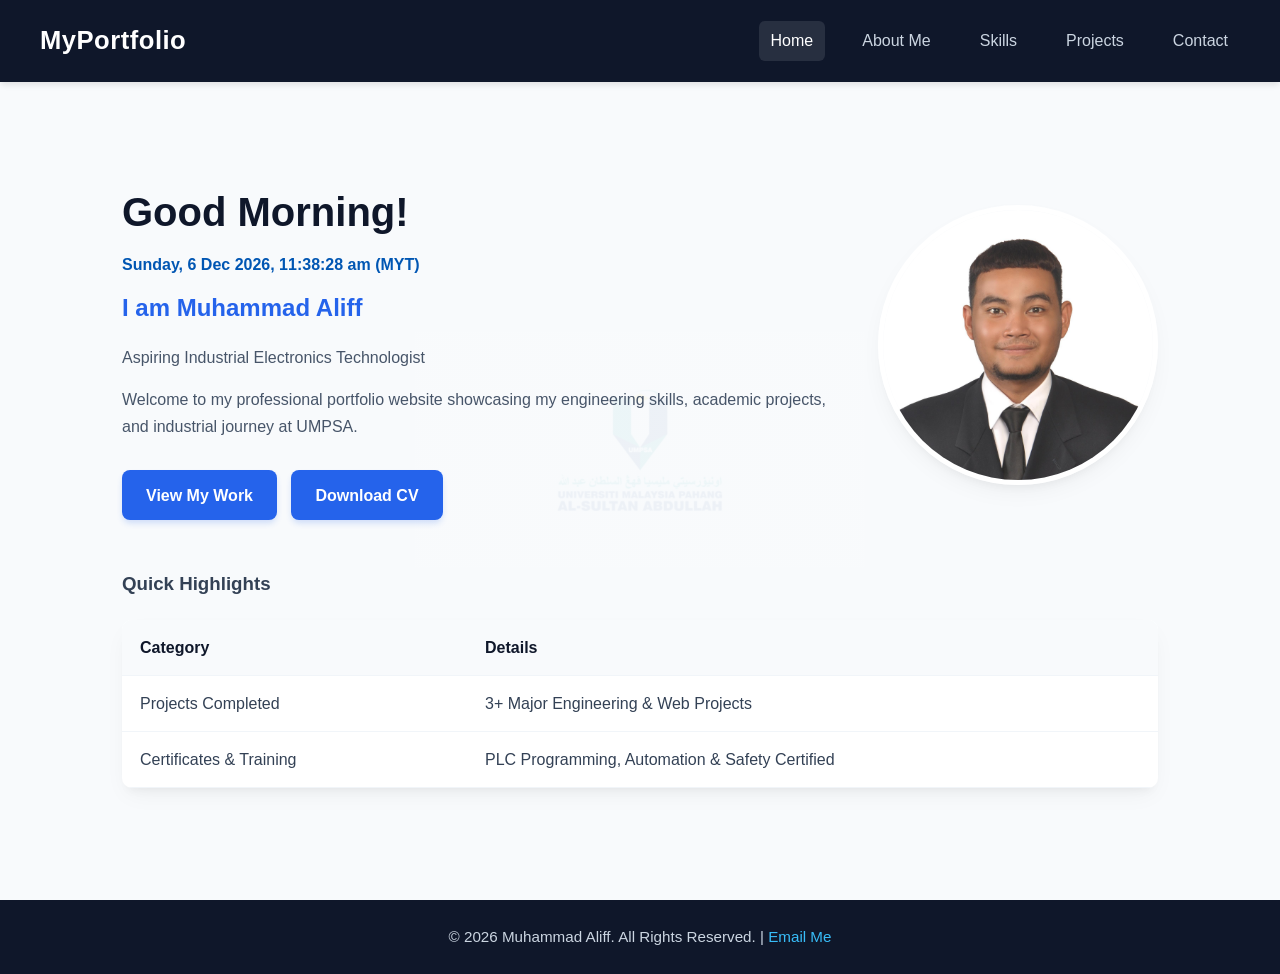
==== index.html @ 6be3a019 "Add live Malaysia clock and time-based greeting" ====
<!DOCTYPE html>
<html lang="en">
<head>
    <meta charset="UTF-8">
    <meta name="viewport" content="width=device-width, initial-scale=1.0">
    <title>Muhammad Aliff - Personal Portfolio</title>
    <link rel="stylesheet" href="css/style.css">
</head>
<body>
    <header>
        <nav>
            <div class="logo">MyPortfolio</div>
            <ul class="nav-links">
                <li><a href="index.html" class="active">Home</a></li>
                <li><a href="about.html">About Me</a></li>
                <li><a href="skills.html">Skills</a></li>
                <li><a href="projects.html">Projects</a></li>
                <li><a href="contact.html">Contact</a></li>
            </ul>
        </nav>
    </header>

    <main>
        <section class="hero">
            <div class="hero-text">
                <h1 id="greeting">Good Evening!</h1>
                <p id="malaysia-datetime" style="font-weight: 600; color: #0056b3; margin-bottom: 10px;"></p>
                <h2>I am Muhammad Aliff</h2>
                <p>Aspiring Industrial Electronics Technologist</p>
                <p>Welcome to my professional portfolio website showcasing my engineering skills, academic projects, and industrial journey at UMPSA.</p>
                <div class="hero-buttons">
                    <a href="projects.html" class="btn">View My Work</a>
                    <a href="docs/resume.pdf" class="btn" download>Download CV</a>
                </div>
            </div>
            <div class="hero-image">
                <img src="images/profile.jpg" alt="Professional photo of Muhammad Aliff">
            </div>
        </section>

        <section class="highlights">
            <h3>Quick Highlights</h3>
            <table>
                <thead>
                    <tr>
                        <th>Category</th>
                        <th>Details</th>
                    </tr>
                </thead>
                <tbody>
                    <tr>
                        <td>Projects Completed</td>
                        <td>3+ Major Engineering & Web Projects</td>
                    </tr>
                    <tr>
                        <td>Certificates & Training</td>
                        <td>PLC Programming, Automation & Safety Certified</td>
                    </tr>
                </tbody>
            </table>
        </section>
    </main>

    <footer>
        <p>&copy; <span class="current-year">2026</span> Muhammad Aliff. All Rights Reserved. | <a href="mailto:muhammadaliffmohdburhan@gmail.com" class="footer-link">Email Me</a></p>
    </footer>

    <script src="js/script.js"></script>
</body>
</html>
---- css/style.css ----
:root {
    --primary-color: #0f172a;
    --secondary-color: #2563eb;
    --accent-color: #38bdf8;
    --bg-color: #f8fafc;
    --text-color: #334155;
    --white: #ffffff;
    --card-shadow: 0 10px 25px -5px rgba(0, 0, 0, 0.05), 0 8px 10px -6px rgba(0, 0, 0, 0.05);
}

* {
    margin: 0;
    padding: 0;
    box-sizing: border-box;
}

body {
    font-family: 'Inter', 'Segoe UI', Tahoma, Geneva, Verdana, sans-serif;
    background-color: var(--bg-color);
    background-image: linear-gradient(rgba(248, 250, 252, 0.95), rgba(248, 250, 252, 0.95)), url('../images/LOGO%20UMPSA.jpg');
    background-repeat: no-repeat;
    background-position: center center;
    background-attachment: fixed;
    background-size: 450px auto;
    color: var(--text-color);
    line-height: 1.7;
}

header {
    background-color: var(--primary-color);
    color: var(--white);
    padding: 1.2rem 2.5rem;
    position: relative;
    z-index: 1000;
    box-shadow: 0 4px 6px -1px rgba(0, 0, 0, 0.1);
}

nav {
    display: flex;
    justify-content: space-between;
    align-items: center;
    max-width: 1200px;
    margin: 0 auto;
    position: relative;
    z-index: 1001;
}

.logo {
    font-size: 1.6rem;
    font-weight: 700;
    letter-spacing: 0.5px;
    color: var(--white);
}

.nav-links {
    list-style: none;
    display: flex;
    gap: 25px;
    position: relative;
    z-index: 9999;
    pointer-events: auto;
}

.nav-links a {
    color: #cbd5e1;
    text-decoration: none;
    font-weight: 500;
    transition: all 0.3s ease;
    cursor: pointer;
    display: inline-block;
    padding: 6px 12px;
    border-radius: 6px;
    pointer-events: auto;
}

.nav-links a:hover, .nav-links a.active {
    color: var(--white);
    background-color: rgba(255, 255, 255, 0.1);
}

main {
    padding: 3rem 2rem;
    max-width: 1100px;
    margin: auto;
    position: relative;
    z-index: 1;
}

.hero {
    display: flex;
    align-items: center;
    justify-content: space-between;
    gap: 40px;
    padding: 3rem 0;
}

.hero-text h1 {
    font-size: 2.5rem;
    color: var(--primary-color);
    margin-bottom: 5px;
}

.hero-text h2 {
    font-size: 1.5rem;
    color: var(--secondary-color);
    margin-bottom: 15px;
}

.hero-text p {
    margin-bottom: 15px;
    color: #475569;
}

.hero-image img {
    width: 280px;
    height: 280px;
    border-radius: 50%;
    object-fit: cover;
    border: 5px solid var(--white);
    box-shadow: var(--card-shadow);
}

.btn {
    display: inline-block;
    background-color: var(--secondary-color);
    color: var(--white);
    padding: 0.7rem 1.5rem;
    border: none;
    border-radius: 8px;
    text-decoration: none;
    margin-top: 15px;
    margin-right: 10px;
    font-weight: 600;
    box-shadow: 0 4px 6px -1px rgba(37, 99, 235, 0.2);
    cursor: pointer;
    transition: all 0.3s ease;
}

.btn:hover {
    background-color: #1d4ed8;
    transform: translateY(-2px);
    box-shadow: 0 6px 12px -2px rgba(37, 99, 235, 0.3);
}

table {
    width: 100%;
    border-collapse: collapse;
    margin-top: 20px;
    background: var(--white);
    border-radius: 10px;
    overflow: hidden;
    box-shadow: var(--card-shadow);
}

th, td {
    padding: 14px 18px;
    text-align: left;
    border-bottom: 1px solid #f1f5f9;
}

th {
    background-color: #f8fafc;
    color: var(--primary-color);
    font-weight: 600;
}

.project-grid {
    display: grid;
    grid-template-columns: repeat(auto-fit, minmax(300px, 1fr));
    gap: 25px;
    margin-top: 25px;
}

.project-card {
    background: var(--white);
    padding: 20px;
    border-radius: 12px;
    box-shadow: var(--card-shadow);
    transition: transform 0.3s ease, box-shadow 0.3s ease;
    border: 1px solid #e2e8f0;
}

.project-card:hover {
    transform: translateY(-5px);
    box-shadow: 0 20px 25px -5px rgba(0, 0, 0, 0.1), 0 8px 10px -6px rgba(0, 0, 0, 0.1);
}

.project-card img {
    width: 100%;
    height: 190px;
    object-fit: cover;
    border-radius: 8px;
    margin-bottom: 15px;
}

.project-card h3 {
    color: var(--primary-color);
    margin-bottom: 8px;
}

.progress-container {
    background: #e2e8f0;
    border-radius: 10px;
    overflow: hidden;
    height: 12px;
    margin: 8px 0 20px 0;
}

.progress-bar {
    background: linear-gradient(90deg, var(--secondary-color), var(--accent-color));
    height: 100%;
    border-radius: 10px;
}

form {
    background: var(--white);
    padding: 30px;
    border-radius: 12px;
    max-width: 650px;
    margin: auto;
    box-shadow: var(--card-shadow);
    border: 1px solid #e2e8f0;
}

form label {
    display: block;
    margin-top: 15px;
    font-weight: 600;
    color: var(--primary-color);
}

form input, form textarea {
    width: 100%;
    padding: 10px 14px;
    margin-top: 6px;
    border: 1px solid #cbd5e1;
    border-radius: 8px;
    font-family: inherit;
    transition: border-color 0.3s;
}

form input:focus, form textarea:focus {
    outline: none;
    border-color: var(--secondary-color);
    box-shadow: 0 0 0 3px rgba(37, 99, 235, 0.15);
}

footer {
    text-align: center;
    padding: 1.5rem;
    background-color: var(--primary-color);
    color: #cbd5e1;
    margin-top: 4rem;
    position: relative;
    z-index: 5;
    font-size: 0.95rem;
}

.footer-link {
    color: var(--accent-color);
    text-decoration: none;
}

.footer-link:hover {
    text-decoration: underline;
}

.scroll-top-btn {
    display: none;
    position: fixed;
    bottom: 25px;
    right: 25px;
    background-color: var(--secondary-color);
    color: var(--white);
    border: none;
    padding: 10px 15px;
    border-radius: 8px;
    cursor: pointer;
    font-weight: bold;
    z-index: 9999;
    box-shadow: 0 4px 8px rgba(0,0,0,0.2);
}

.scroll-top-btn:hover {
    background-color: var(--primary-color);
}

@media (max-width: 768px) {
    .hero {
        flex-direction: column-reverse;
        text-align: center;
    }
    .hero-buttons {
        display: flex;
        flex-direction: column;
        gap: 10px;
    }
    .btn {
        margin-right: 0;
    }
    .nav-links {
        flex-direction: column;
        gap: 10px;
        align-items: center;
    }
    header {
        padding: 1rem;
    }
}
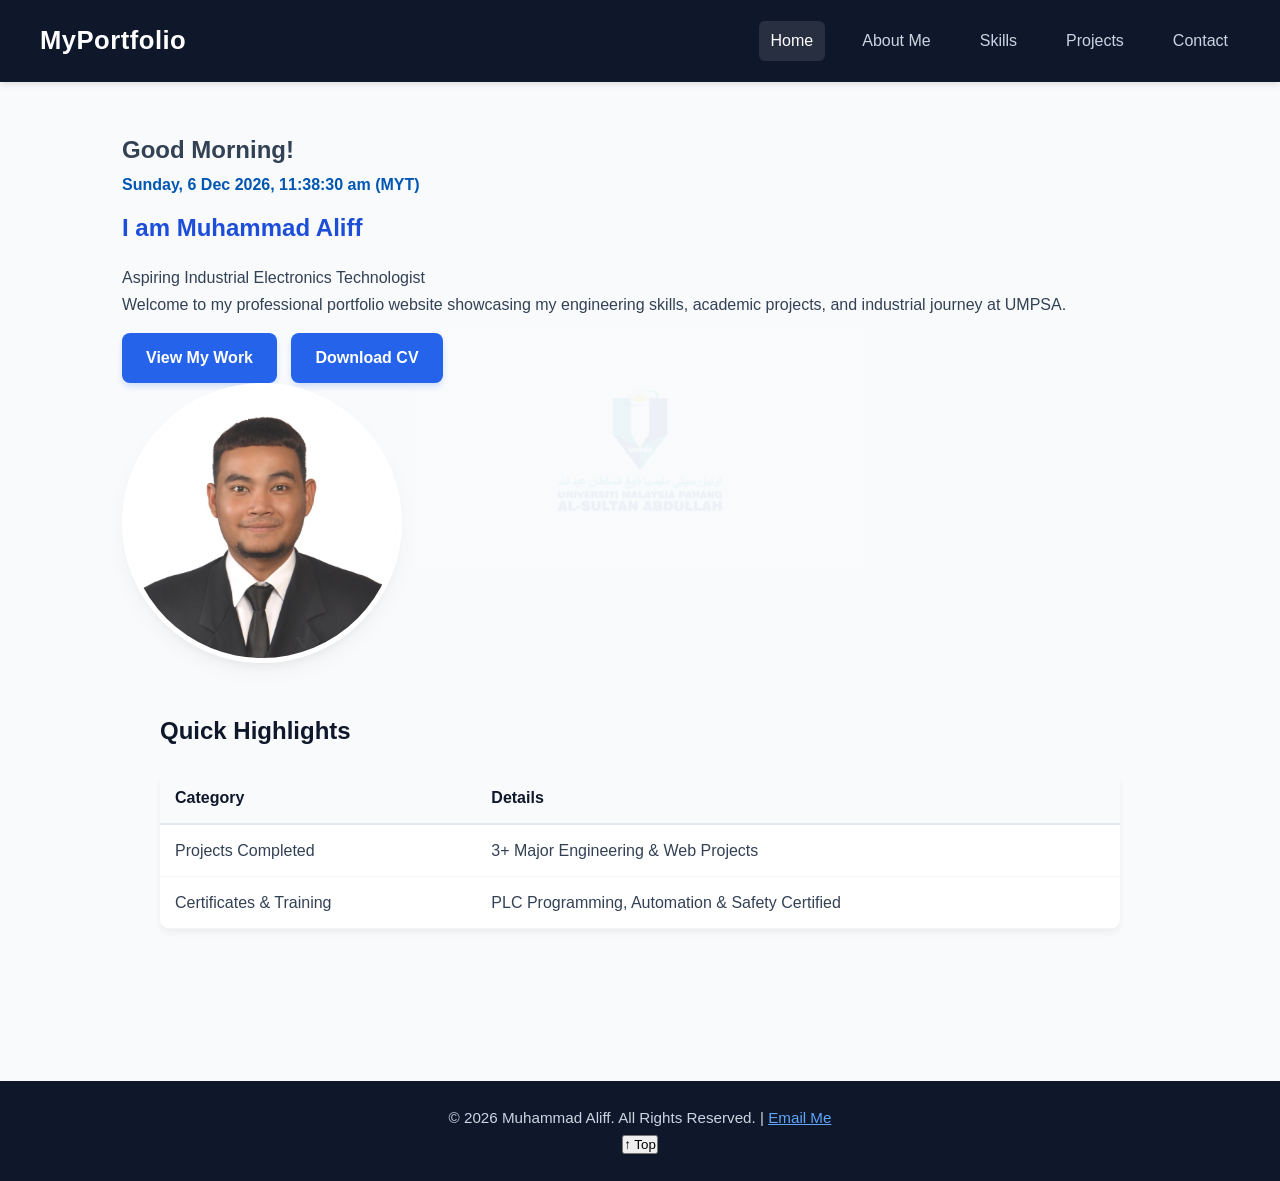
==== commit b00f0bff: "Finalise complete JavaScript features including Malaysia live clock and form validation" ====
--- a/index.html
+++ b/index.html
@@ -3,12 +3,15 @@
 <head>
     <meta charset="UTF-8">
     <meta name="viewport" content="width=device-width, initial-scale=1.0">
-    <title>Muhammad Aliff - Personal Portfolio</title>
+    <title>Home - Muhammad Aliff Portfolio</title>
+    <!-- Pautan External CSS -->
     <link rel="stylesheet" href="css/style.css">
 </head>
 <body>
+
+    <!-- Header & Navigation Bar -->
     <header>
-        <nav>
+        <nav class="navbar">
             <div class="logo">MyPortfolio</div>
             <ul class="nav-links">
                 <li><a href="index.html" class="active">Home</a></li>
@@ -20,51 +23,60 @@
         </nav>
     </header>
 
+    <!-- Main Content -->
     <main>
-        <section class="hero">
-            <div class="hero-text">
+        <section class="hero-section">
+            <div class="hero-content">
+                <!-- Dinamik Greeting & Masa Malaysia -->
                 <h1 id="greeting">Good Evening!</h1>
                 <p id="malaysia-datetime" style="font-weight: 600; color: #0056b3; margin-bottom: 10px;"></p>
-                <h2>I am Muhammad Aliff</h2>
-                <p>Aspiring Industrial Electronics Technologist</p>
-                <p>Welcome to my professional portfolio website showcasing my engineering skills, academic projects, and industrial journey at UMPSA.</p>
-                <div class="hero-buttons">
-                    <a href="projects.html" class="btn">View My Work</a>
-                    <a href="docs/resume.pdf" class="btn" download>Download CV</a>
+                
+                <h2 style="font-size: 1.5rem; color: #1d4ed8; margin-bottom: 15px;">I am Muhammad Aliff</h2>
+                <p class="tagline">Aspiring Industrial Electronics Technologist</p>
+                <p class="intro-desc">
+                    Welcome to my professional portfolio website showcasing my engineering skills, academic projects, and industrial journey at UMPSA.
+                </p>
+                <div class="cta-buttons">
+                    <a href="projects.html" class="btn btn-primary">View My Work</a>
+                    <a href="docs/resume.pdf" class="btn btn-secondary" target="_blank">Download CV</a>
                 </div>
             </div>
             <div class="hero-image">
-                <img src="images/profile.jpg" alt="Professional photo of Muhammad Aliff">
+                <img src="images/profile.jpg" alt="Muhammad Aliff Profile Photo">
             </div>
         </section>
 
-        <section class="highlights">
-            <h3>Quick Highlights</h3>
-            <table>
+        <!-- Quick Highlights Section (Table requirement) -->
+        <section class="highlights-section" style="padding: 40px 20px; max-width: 1000px; margin: 0 auto;">
+            <h2 style="margin-bottom: 20px; color: #0f172a;">Quick Highlights</h2>
+            <table class="highlights-table" style="width: 100%; border-collapse: collapse; background: #ffffff; box-shadow: 0 4px 6px rgba(0,0,0,0.05);">
                 <thead>
-                    <tr>
-                        <th>Category</th>
-                        <th>Details</th>
+                    <tr style="background-color: #f8fafc; text-align: left; border-bottom: 2px solid #e2e8f0;">
+                        <th style="padding: 12px 15px;">Category</th>
+                        <th style="padding: 12px 15px;">Details</th>
                     </tr>
                 </thead>
                 <tbody>
-                    <tr>
-                        <td>Projects Completed</td>
-                        <td>3+ Major Engineering & Web Projects</td>
+                    <tr style="border-bottom: 1px solid #e2e8f0;">
+                        <td style="padding: 12px 15px; font-weight: 500;">Projects Completed</td>
+                        <td style="padding: 12px 15px;">3+ Major Engineering & Web Projects</td>
                     </tr>
                     <tr>
-                        <td>Certificates & Training</td>
-                        <td>PLC Programming, Automation & Safety Certified</td>
+                        <td style="padding: 12px 15px; font-weight: 500;">Certificates & Training</td>
+                        <td style="padding: 12px 15px;">PLC Programming, Automation & Safety Certified</td>
                     </tr>
                 </tbody>
             </table>
         </section>
     </main>
 
+    <!-- Footer -->
     <footer>
-        <p>&copy; <span class="current-year">2026</span> Muhammad Aliff. All Rights Reserved. | <a href="mailto:muhammadaliffmohdburhan@gmail.com" class="footer-link">Email Me</a></p>
+        <p>&copy; <span class="current-year">2026</span> Muhammad Aliff. All Rights Reserved. | <a href="mailto:muhammadaliffmohdrburhan@gmail.com" style="color: #60a5fa; text-decoration: underline;">Email Me</a></p>
+        <button id="scrollTopBtn" class="top-btn">&#8593; Top</button>
     </footer>
 
+    <!-- Pautan External JavaScript -->
     <script src="js/script.js"></script>
 </body>
-</html>
+</html>
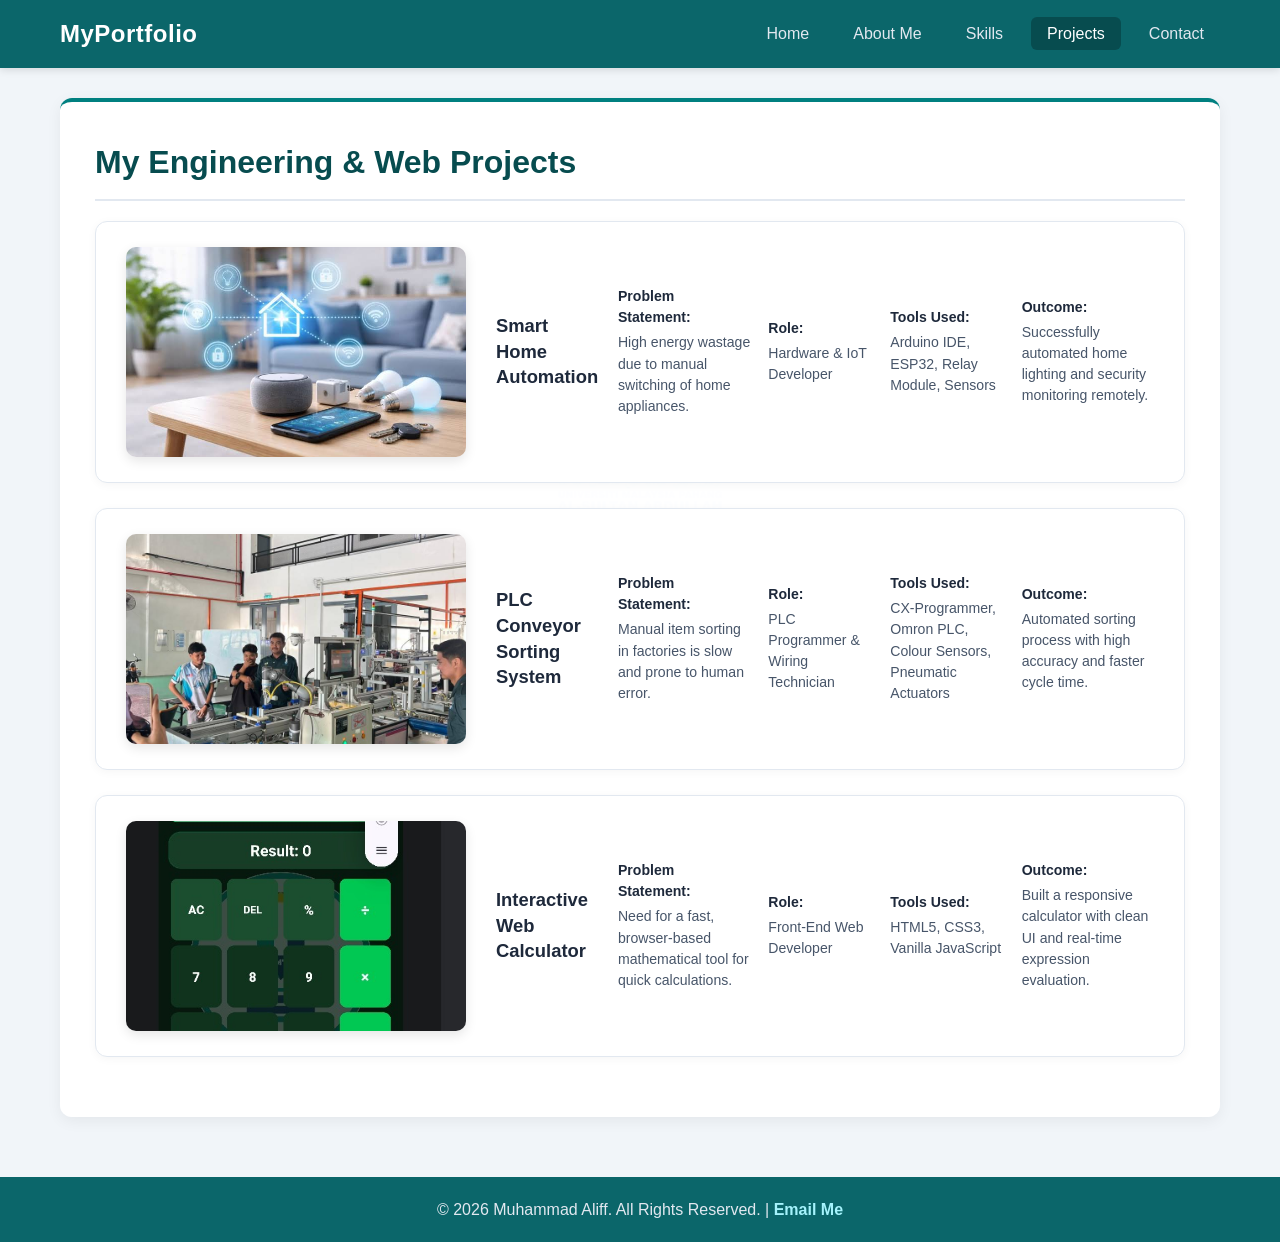
==== commit 7e430db3: "Match projects page design to 5-column horizontal layout" ====
--- a/index.html
+++ b/index.html
@@ -3,8 +3,7 @@
 <head>
     <meta charset="UTF-8">
     <meta name="viewport" content="width=device-width, initial-scale=1.0">
-    <title>Home - Muhammad Aliff Portfolio</title>
-    <!-- Pautan External CSS -->
+    <title>Projects - Muhammad Aliff Portfolio</title>
     <link rel="stylesheet" href="css/style.css">
 </head>
 <body>
@@ -14,10 +13,10 @@
         <nav class="navbar">
             <div class="logo">MyPortfolio</div>
             <ul class="nav-links">
-                <li><a href="index.html" class="active">Home</a></li>
+                <li><a href="index.html">Home</a></li>
                 <li><a href="about.html">About Me</a></li>
                 <li><a href="skills.html">Skills</a></li>
-                <li><a href="projects.html">Projects</a></li>
+                <li><a href="projects.html" class="active">Projects</a></li>
                 <li><a href="contact.html">Contact</a></li>
             </ul>
         </nav>
@@ -25,58 +24,53 @@
 
     <!-- Main Content -->
     <main>
-        <section class="hero-section">
-            <div class="hero-content">
-                <!-- Dinamik Greeting & Masa Malaysia -->
-                <h1 id="greeting">Good Evening!</h1>
-                <p id="malaysia-datetime" style="font-weight: 600; color: #0056b3; margin-bottom: 10px;"></p>
-                
-                <h2 style="font-size: 1.5rem; color: #1d4ed8; margin-bottom: 15px;">I am Muhammad Aliff</h2>
-                <p class="tagline">Aspiring Industrial Electronics Technologist</p>
-                <p class="intro-desc">
-                    Welcome to my professional portfolio website showcasing my engineering skills, academic projects, and industrial journey at UMPSA.
-                </p>
-                <div class="cta-buttons">
-                    <a href="projects.html" class="btn btn-primary">View My Work</a>
-                    <a href="docs/resume.pdf" class="btn btn-secondary" target="_blank">Download CV</a>
+        <section>
+            <h1>My Engineering & Web Projects</h1>
+
+            <!-- Kad Projek 1 -->
+            <article class="project-row-card">
+                <img src="images/Smart Home Automation.jpg" alt="Smart Home Automation">
+                <div class="project-columns">
+                    <h3>Smart Home Automation</h3>
+                    <p><strong>Problem Statement:</strong> High energy wastage due to manual switching of home appliances.</p>
+                    <p><strong>Role:</strong> Hardware & IoT Developer</p>
+                    <p><strong>Tools Used:</strong> Arduino IDE, ESP32, Relay Module, Sensors</p>
+                    <p><strong>Outcome:</strong> Successfully automated home lighting and security monitoring remotely.</p>
                 </div>
-            </div>
-            <div class="hero-image">
-                <img src="images/profile.jpg" alt="Muhammad Aliff Profile Photo">
-            </div>
-        </section>
+            </article>
 
-        <!-- Quick Highlights Section (Table requirement) -->
-        <section class="highlights-section" style="padding: 40px 20px; max-width: 1000px; margin: 0 auto;">
-            <h2 style="margin-bottom: 20px; color: #0f172a;">Quick Highlights</h2>
-            <table class="highlights-table" style="width: 100%; border-collapse: collapse; background: #ffffff; box-shadow: 0 4px 6px rgba(0,0,0,0.05);">
-                <thead>
-                    <tr style="background-color: #f8fafc; text-align: left; border-bottom: 2px solid #e2e8f0;">
-                        <th style="padding: 12px 15px;">Category</th>
-                        <th style="padding: 12px 15px;">Details</th>
-                    </tr>
-                </thead>
-                <tbody>
-                    <tr style="border-bottom: 1px solid #e2e8f0;">
-                        <td style="padding: 12px 15px; font-weight: 500;">Projects Completed</td>
-                        <td style="padding: 12px 15px;">3+ Major Engineering & Web Projects</td>
-                    </tr>
-                    <tr>
-                        <td style="padding: 12px 15px; font-weight: 500;">Certificates & Training</td>
-                        <td style="padding: 12px 15px;">PLC Programming, Automation & Safety Certified</td>
-                    </tr>
-                </tbody>
-            </table>
+            <!-- Kad Projek 2 -->
+            <article class="project-row-card">
+                <img src="images/coveryor.jpg" alt="PLC Conveyor Sorting System">
+                <div class="project-columns">
+                    <h3>PLC Conveyor Sorting System</h3>
+                    <p><strong>Problem Statement:</strong> Manual item sorting in factories is slow and prone to human error.</p>
+                    <p><strong>Role:</strong> PLC Programmer & Wiring Technician</p>
+                    <p><strong>Tools Used:</strong> CX-Programmer, Omron PLC, Colour Sensors, Pneumatic Actuators</p>
+                    <p><strong>Outcome:</strong> Automated sorting process with high accuracy and faster cycle time.</p>
+                </div>
+            </article>
+
+            <!-- Kad Projek 3 -->
+            <article class="project-row-card">
+                <img src="images/calculator.jpg" alt="Interactive Web Calculator">
+                <div class="project-columns">
+                    <h3>Interactive Web Calculator</h3>
+                    <p><strong>Problem Statement:</strong> Need for a fast, browser-based mathematical tool for quick calculations.</p>
+                    <p><strong>Role:</strong> Front-End Web Developer</p>
+                    <p><strong>Tools Used:</strong> HTML5, CSS3, Vanilla JavaScript</p>
+                    <p><strong>Outcome:</strong> Built a responsive calculator with clean UI and real-time expression evaluation.</p>
+                </div>
+            </article>
+
         </section>
     </main>
 
     <!-- Footer -->
     <footer>
-        <p>&copy; <span class="current-year">2026</span> Muhammad Aliff. All Rights Reserved. | <a href="mailto:muhammadaliffmohdrburhan@gmail.com" style="color: #60a5fa; text-decoration: underline;">Email Me</a></p>
-        <button id="scrollTopBtn" class="top-btn">&#8593; Top</button>
+        <p>&copy; <span class="current-year">2026</span> Muhammad Aliff. All Rights Reserved. | <a href="mailto:muhammadaliffmohdrburhan@gmail.com">Email Me</a></p>
     </footer>
 
-    <!-- Pautan External JavaScript -->
     <script src="js/script.js"></script>
 </body>
 </html>
--- a/css/style.css
+++ b/css/style.css
@@ -1,13 +1,21 @@
+/* ==========================================
+   1. WARNA KORPORAT UMPSA & ROOT SETTINGS
+   ========================================== */
 :root {
-    --primary-color: #0f172a;
-    --secondary-color: #2563eb;
-    --accent-color: #38bdf8;
-    --bg-color: #f8fafc;
-    --text-color: #334155;
+    --primary-color: #008080;      /* Teal UMPSA */
+    --primary-hover: #006666;      /* Teal Gelap */
+    --dark-teal: #0b666a;          /* Hijau Teal Header seperti dalam gambar */
+    --text-main: #1e293b;          
+    --text-muted: #475569;         
+    --bg-light: #f1f5f9;           
     --white: #ffffff;
-    --card-shadow: 0 10px 25px -5px rgba(0, 0, 0, 0.05), 0 8px 10px -6px rgba(0, 0, 0, 0.05);
-}
-
+    --border-color: #e2e8f0;
+    --shadow: 0 4px 15px rgba(0, 0, 0, 0.06);
+}
+
+/* ==========================================
+   2. RESET & SUSUN ATUR ASAS
+   ========================================== */
 * {
     margin: 0;
     padding: 0;
@@ -15,295 +23,430 @@
 }
 
 body {
-    font-family: 'Inter', 'Segoe UI', Tahoma, Geneva, Verdana, sans-serif;
-    background-color: var(--bg-color);
-    background-image: linear-gradient(rgba(248, 250, 252, 0.95), rgba(248, 250, 252, 0.95)), url('../images/LOGO%20UMPSA.jpg');
-    background-repeat: no-repeat;
-    background-position: center center;
-    background-attachment: fixed;
-    background-size: 450px auto;
-    color: var(--text-color);
-    line-height: 1.7;
-}
-
+    font-family: 'Segoe UI', Roboto, Helvetica, Arial, sans-serif;
+    background-color: var(--bg-light);
+    color: var(--text-main);
+    line-height: 1.6;
+    display: flex;
+    flex-direction: column;
+    min-height: 100vh;
+}
+
+main {
+    flex: 1;
+    width: 100%;
+    max-width: 1200px; /* Lebar sedikit luas supaya 5 lajur teks projek nampak lega & sebiji seperti gambar */
+    margin: 30px auto;
+    padding: 0 20px;
+    position: relative;
+}
+
+/* ==========================================
+   3. HEADER & NAVIGATION BAR
+   ========================================== */
 header {
-    background-color: var(--primary-color);
-    color: var(--white);
-    padding: 1.2rem 2.5rem;
-    position: relative;
+    background-color: var(--dark-teal);
+    color: var(--white);
+    position: sticky;
+    top: 0;
     z-index: 1000;
-    box-shadow: 0 4px 6px -1px rgba(0, 0, 0, 0.1);
-}
-
-nav {
+    box-shadow: 0 2px 8px rgba(0, 0, 0, 0.12);
+}
+
+.navbar, header nav {
+    max-width: 1200px;
+    margin: 0 auto;
+    padding: 15px 20px;
     display: flex;
     justify-content: space-between;
     align-items: center;
-    max-width: 1200px;
-    margin: 0 auto;
-    position: relative;
-    z-index: 1001;
-}
-
-.logo {
-    font-size: 1.6rem;
+}
+
+.logo, header .logo {
+    font-size: 1.5rem;
     font-weight: 700;
+    color: var(--white);
     letter-spacing: 0.5px;
-    color: var(--white);
-}
-
-.nav-links {
+}
+
+.nav-links, header ul {
     list-style: none;
     display: flex;
-    gap: 25px;
-    position: relative;
-    z-index: 9999;
-    pointer-events: auto;
-}
-
-.nav-links a {
-    color: #cbd5e1;
+    gap: 12px;
+    align-items: center;
+}
+
+.nav-links li a, header ul li a {
+    color: #e2e8f0;
     text-decoration: none;
     font-weight: 500;
+    padding: 8px 16px;
+    border-radius: 6px;
     transition: all 0.3s ease;
-    cursor: pointer;
-    display: inline-block;
-    padding: 6px 12px;
-    border-radius: 6px;
-    pointer-events: auto;
-}
-
-.nav-links a:hover, .nav-links a.active {
-    color: var(--white);
-    background-color: rgba(255, 255, 255, 0.1);
-}
-
-main {
-    padding: 3rem 2rem;
-    max-width: 1100px;
-    margin: auto;
+}
+
+.nav-links li a:hover,
+.nav-links li a.active,
+header ul li a:hover,
+header ul li a.active {
+    background-color: #074c4f;
+    color: var(--white);
+}
+
+/* ==========================================
+   4. BACKGROUND LOGO UMPSA TERANG (Semua Halaman)
+   ========================================== */
+main::before {
+    content: "";
+    position: fixed;
+    inset: 0;
+    background-image: url('../images/LOGO UMPSA.jpg');
+    background-repeat: no-repeat;
+    background-position: center;
+    background-size: 450px;
+    opacity: 0.15;
+    pointer-events: none;
+    z-index: -1;
+}
+
+section {
+    background: rgba(255, 255, 255, 0.96);
+    padding: 35px;
+    border-radius: 12px;
+    box-shadow: var(--shadow);
+    margin-bottom: 30px;
+    border-top: 4px solid var(--primary-color);
+}
+
+section h1 {
+    font-size: 2rem;
+    color: #074c4f;
+    margin-bottom: 20px;
+    border-bottom: 2px solid var(--border-color);
+    padding-bottom: 10px;
+}
+
+section h2 {
+    font-size: 1.35rem;
+    color: var(--primary-color);
+    margin-top: 20px;
+    margin-bottom: 10px;
+}
+
+section p {
+    color: var(--text-muted);
+    margin-bottom: 12px;
+}
+
+section ul {
+    margin-left: 20px;
+    margin-bottom: 15px;
+}
+
+section ul li {
+    margin-bottom: 8px;
+    color: var(--text-main);
+}
+
+/* ==========================================
+   5. HOME PAGE (HERO SECTION)
+   ========================================== */
+.hero-section {
     position: relative;
-    z-index: 1;
-}
-
-.hero {
     display: flex;
     align-items: center;
     justify-content: space-between;
     gap: 40px;
-    padding: 3rem 0;
-}
-
-.hero-text h1 {
-    font-size: 2.5rem;
-    color: var(--primary-color);
+    padding: 50px 40px;
+}
+
+.hero-content {
+    flex: 1;
+}
+
+.hero-content h1 {
+    font-size: 2.6rem;
+    border-bottom: none;
+    padding-bottom: 0;
     margin-bottom: 5px;
 }
 
-.hero-text h2 {
-    font-size: 1.5rem;
-    color: var(--secondary-color);
+.hero-content h2 {
+    font-size: 1.4rem;
+    margin-top: 5px;
+}
+
+.tagline {
+    font-size: 1.1rem;
+    font-weight: 600;
+    color: var(--text-muted);
     margin-bottom: 15px;
 }
 
-.hero-text p {
-    margin-bottom: 15px;
-    color: #475569;
-}
-
 .hero-image img {
-    width: 280px;
-    height: 280px;
+    width: 240px;
+    height: 240px;
+    object-fit: cover;
     border-radius: 50%;
-    object-fit: cover;
-    border: 5px solid var(--white);
-    box-shadow: var(--card-shadow);
-}
-
-.btn {
+    border: 5px solid var(--primary-color);
+    box-shadow: 0 8px 20px rgba(0, 128, 128, 0.3);
+}
+
+/* ==========================================
+   6. BUTANG (Buttons)
+   ========================================== */
+.cta-buttons {
+    display: flex;
+    gap: 15px;
+    margin-top: 20px;
+}
+
+.btn, button {
     display: inline-block;
-    background-color: var(--secondary-color);
-    color: var(--white);
-    padding: 0.7rem 1.5rem;
+    padding: 10px 22px;
+    border-radius: 6px;
+    text-decoration: none;
+    font-weight: 600;
+    font-size: 0.95rem;
     border: none;
-    border-radius: 8px;
-    text-decoration: none;
-    margin-top: 15px;
-    margin-right: 10px;
-    font-weight: 600;
-    box-shadow: 0 4px 6px -1px rgba(37, 99, 235, 0.2);
     cursor: pointer;
+    background-color: var(--primary-color);
+    color: var(--white);
     transition: all 0.3s ease;
 }
 
-.btn:hover {
-    background-color: #1d4ed8;
+.btn:hover, button:hover {
+    background-color: var(--primary-hover);
     transform: translateY(-2px);
-    box-shadow: 0 6px 12px -2px rgba(37, 99, 235, 0.3);
-}
-
+}
+
+.btn-secondary {
+    background-color: #074c4f;
+}
+
+.btn-secondary:hover {
+    background-color: #043235;
+}
+
+/* ==========================================
+   7. JADUAL (Quick Highlights)
+   ========================================== */
 table {
     width: 100%;
     border-collapse: collapse;
-    margin-top: 20px;
-    background: var(--white);
+    margin-top: 15px;
+    border-radius: 8px;
+    overflow: hidden;
+}
+
+th {
+    background-color: var(--primary-color);
+    color: var(--white);
+    text-align: left;
+    padding: 14px 18px;
+}
+
+td {
+    padding: 14px 18px;
+    border-bottom: 1px solid var(--border-color);
+}
+
+tr:nth-child(even) {
+    background-color: rgba(0, 128, 128, 0.03);
+}
+
+/* ==========================================
+   8. PROJECTS PAGE (SEBIJI SEPERTI GAMBAR RUJUKAN)
+   ========================================== */
+article, .project-row-card {
+    background: #ffffff;
+    border: 1px solid var(--border-color);
+    border-radius: 12px;
+    padding: 25px 30px;
+    margin-bottom: 25px;
+    box-shadow: 0 2px 10px rgba(0, 0, 0, 0.04);
+    display: flex;
+    align-items: center;
+    gap: 30px;
+}
+
+article img, .project-row-card img {
+    width: 340px;
+    height: 210px;
+    object-fit: cover;
     border-radius: 10px;
-    overflow: hidden;
-    box-shadow: var(--card-shadow);
-}
-
-th, td {
-    padding: 14px 18px;
-    text-align: left;
-    border-bottom: 1px solid #f1f5f9;
-}
-
-th {
-    background-color: #f8fafc;
-    color: var(--primary-color);
+    flex-shrink: 0;
+    box-shadow: 0 4px 12px rgba(0, 0, 0, 0.1);
+}
+
+article .project-columns,
+article > div {
+    flex: 1;
+    display: grid;
+    grid-template-columns: 1.1fr 1.4fr 1.1fr 1.2fr 1.4fr;
+    gap: 18px;
+    align-items: center;
+}
+
+article h3 {
+    font-size: 1.15rem;
+    font-weight: 700;
+    color: #1e293b;
+    line-height: 1.4;
+}
+
+article p {
+    font-size: 0.88rem;
+    color: #475569;
+    margin-bottom: 0;
+    line-height: 1.5;
+}
+
+article p strong {
+    color: #1e293b;
+    font-weight: 700;
+    display: block;
+    margin-bottom: 4px;
+}
+
+/* ==========================================
+   9. CONTACT FORM
+   ========================================== */
+form {
+    display: flex;
+    flex-direction: column;
+    gap: 15px;
+    max-width: 600px;
+    margin-top: 15px;
+}
+
+form label {
     font-weight: 600;
-}
-
-.project-grid {
-    display: grid;
-    grid-template-columns: repeat(auto-fit, minmax(300px, 1fr));
-    gap: 25px;
-    margin-top: 25px;
-}
-
-.project-card {
-    background: var(--white);
+    color: #074c4f;
+    margin-bottom: -10px;
+}
+
+form input,
+form textarea {
+    width: 100%;
+    padding: 12px 14px;
+    border: 1px solid #cbd5e1;
+    border-radius: 6px;
+    font-family: inherit;
+    font-size: 1rem;
+    background-color: #ffffff;
+    transition: border-color 0.3s ease;
+}
+
+form input:focus,
+form textarea:focus {
+    outline: none;
+    border-color: var(--primary-color);
+    box-shadow: 0 0 0 3px rgba(0, 128, 128, 0.15);
+}
+
+form textarea {
+    min-height: 120px;
+    resize: vertical;
+}
+
+/* ==========================================
+   10. FOOTER & SCROLL TO TOP
+   ========================================== */
+footer {
+    background-color: var(--dark-teal);
+    color: #e2e8f0;
+    text-align: center;
     padding: 20px;
-    border-radius: 12px;
-    box-shadow: var(--card-shadow);
-    transition: transform 0.3s ease, box-shadow 0.3s ease;
-    border: 1px solid #e2e8f0;
-}
-
-.project-card:hover {
-    transform: translateY(-5px);
-    box-shadow: 0 20px 25px -5px rgba(0, 0, 0, 0.1), 0 8px 10px -6px rgba(0, 0, 0, 0.1);
-}
-
-.project-card img {
-    width: 100%;
-    height: 190px;
-    object-fit: cover;
-    border-radius: 8px;
-    margin-bottom: 15px;
-}
-
-.project-card h3 {
-    color: var(--primary-color);
-    margin-bottom: 8px;
-}
-
-.progress-container {
-    background: #e2e8f0;
-    border-radius: 10px;
-    overflow: hidden;
-    height: 12px;
-    margin: 8px 0 20px 0;
-}
-
-.progress-bar {
-    background: linear-gradient(90deg, var(--secondary-color), var(--accent-color));
-    height: 100%;
-    border-radius: 10px;
-}
-
-form {
-    background: var(--white);
-    padding: 30px;
-    border-radius: 12px;
-    max-width: 650px;
-    margin: auto;
-    box-shadow: var(--card-shadow);
-    border: 1px solid #e2e8f0;
-}
-
-form label {
-    display: block;
-    margin-top: 15px;
+    margin-top: auto;
+}
+
+footer a {
+    color: #a5f3fc;
+    text-decoration: none;
     font-weight: 600;
-    color: var(--primary-color);
-}
-
-form input, form textarea {
-    width: 100%;
-    padding: 10px 14px;
-    margin-top: 6px;
-    border: 1px solid #cbd5e1;
-    border-radius: 8px;
-    font-family: inherit;
-    transition: border-color 0.3s;
-}
-
-form input:focus, form textarea:focus {
-    outline: none;
-    border-color: var(--secondary-color);
-    box-shadow: 0 0 0 3px rgba(37, 99, 235, 0.15);
-}
-
-footer {
-    text-align: center;
-    padding: 1.5rem;
+}
+
+footer a:hover {
+    text-decoration: underline;
+}
+
+.top-btn, .scroll-top-btn {
+    position: fixed;
+    bottom: 20px;
+    right: 20px;
     background-color: var(--primary-color);
-    color: #cbd5e1;
-    margin-top: 4rem;
-    position: relative;
-    z-index: 5;
-    font-size: 0.95rem;
-}
-
-.footer-link {
-    color: var(--accent-color);
-    text-decoration: none;
-}
-
-.footer-link:hover {
-    text-decoration: underline;
-}
-
-.scroll-top-btn {
+    color: var(--white);
+    padding: 10px 16px;
+    border-radius: 6px;
+    font-weight: bold;
     display: none;
-    position: fixed;
-    bottom: 25px;
-    right: 25px;
-    background-color: var(--secondary-color);
-    color: var(--white);
-    border: none;
-    padding: 10px 15px;
-    border-radius: 8px;
-    cursor: pointer;
-    font-weight: bold;
-    z-index: 9999;
-    box-shadow: 0 4px 8px rgba(0,0,0,0.2);
-}
-
-.scroll-top-btn:hover {
-    background-color: var(--primary-color);
+    box-shadow: 0 4px 10px rgba(0, 0, 0, 0.25);
+    z-index: 999;
+}
+
+/* ==========================================
+   11. RESPONSIVE (Mobile & Tablet)
+   ========================================== */
+@media (max-width: 1024px) {
+    article, .project-row-card {
+        flex-direction: column;
+        align-items: stretch;
+    }
+
+    article img, .project-row-card img {
+        width: 100%;
+        height: 240px;
+    }
+
+    article .project-columns,
+    article > div {
+        display: flex;
+        flex-direction: column;
+        align-items: flex-start;
+        gap: 10px;
+    }
 }
 
 @media (max-width: 768px) {
-    .hero {
+    .navbar, header nav {
+        flex-direction: column;
+        gap: 12px;
+    }
+
+    .nav-links, header ul {
+        flex-wrap: wrap;
+        justify-content: center;
+        gap: 8px;
+    }
+
+    .hero-section {
         flex-direction: column-reverse;
         text-align: center;
-    }
-    .hero-buttons {
-        display: flex;
+        padding: 30px 20px;
+    }
+
+    .cta-buttons {
+        justify-content: center;
+    }
+
+    .hero-image img {
+        width: 190px;
+        height: 190px;
+    }
+}
+
+@media (max-width: 480px) {
+    section {
+        padding: 20px;
+    }
+
+    .cta-buttons {
         flex-direction: column;
-        gap: 10px;
-    }
+    }
+
     .btn {
-        margin-right: 0;
-    }
-    .nav-links {
-        flex-direction: column;
-        gap: 10px;
-        align-items: center;
-    }
-    header {
-        padding: 1rem;
+        width: 100%;
+        text-align: center;
     }
 }
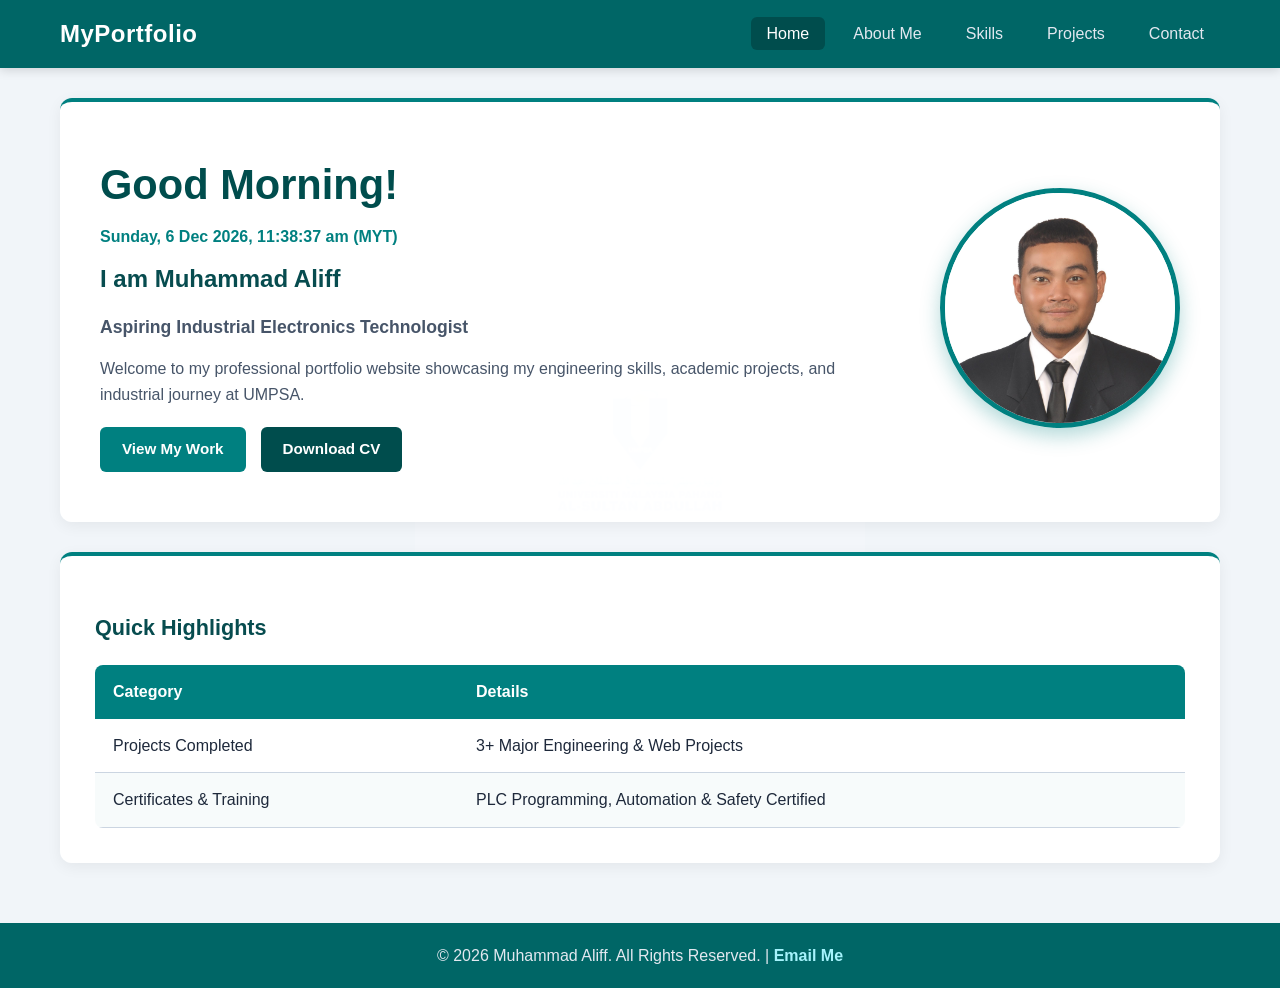
==== commit f40843c7: "Final fix for header z-index clickability and complete layout styling" ====
--- a/index.html
+++ b/index.html
@@ -3,7 +3,7 @@
 <head>
     <meta charset="UTF-8">
     <meta name="viewport" content="width=device-width, initial-scale=1.0">
-    <title>Projects - Muhammad Aliff Portfolio</title>
+    <title>Home - Muhammad Aliff Portfolio</title>
     <link rel="stylesheet" href="css/style.css">
 </head>
 <body>
@@ -13,10 +13,10 @@
         <nav class="navbar">
             <div class="logo">MyPortfolio</div>
             <ul class="nav-links">
-                <li><a href="index.html">Home</a></li>
+                <li><a href="index.html" class="active">Home</a></li>
                 <li><a href="about.html">About Me</a></li>
                 <li><a href="skills.html">Skills</a></li>
-                <li><a href="projects.html" class="active">Projects</a></li>
+                <li><a href="projects.html">Projects</a></li>
                 <li><a href="contact.html">Contact</a></li>
             </ul>
         </nav>
@@ -24,51 +24,53 @@
 
     <!-- Main Content -->
     <main>
+        <section class="hero-section">
+            <div class="hero-content">
+                <h1 id="greeting">Good Evening!</h1>
+                <p id="malaysia-datetime" style="font-weight: 600; color: #008080; margin-bottom: 10px;"></p>
+                <h2 style="font-size: 1.5rem; color: #074c4f; margin-bottom: 15px;">I am Muhammad Aliff</h2>
+                <p class="tagline">Aspiring Industrial Electronics Technologist</p>
+                <p class="intro-desc">
+                    Welcome to my professional portfolio website showcasing my engineering skills, academic projects, and industrial journey at UMPSA.
+                </p>
+                <div class="cta-buttons">
+                    <a href="projects.html" class="btn btn-primary">View My Work</a>
+                    <a href="docs/resume.pdf" class="btn btn-secondary" target="_blank">Download CV</a>
+                </div>
+            </div>
+            <div class="hero-image">
+                <img src="images/profile.jpg" alt="Muhammad Aliff Profile Photo">
+            </div>
+        </section>
+
+        <!-- Quick Highlights Section -->
         <section>
-            <h1>My Engineering & Web Projects</h1>
-
-            <!-- Kad Projek 1 -->
-            <article class="project-row-card">
-                <img src="images/Smart Home Automation.jpg" alt="Smart Home Automation">
-                <div class="project-columns">
-                    <h3>Smart Home Automation</h3>
-                    <p><strong>Problem Statement:</strong> High energy wastage due to manual switching of home appliances.</p>
-                    <p><strong>Role:</strong> Hardware & IoT Developer</p>
-                    <p><strong>Tools Used:</strong> Arduino IDE, ESP32, Relay Module, Sensors</p>
-                    <p><strong>Outcome:</strong> Successfully automated home lighting and security monitoring remotely.</p>
-                </div>
-            </article>
-
-            <!-- Kad Projek 2 -->
-            <article class="project-row-card">
-                <img src="images/coveryor.jpg" alt="PLC Conveyor Sorting System">
-                <div class="project-columns">
-                    <h3>PLC Conveyor Sorting System</h3>
-                    <p><strong>Problem Statement:</strong> Manual item sorting in factories is slow and prone to human error.</p>
-                    <p><strong>Role:</strong> PLC Programmer & Wiring Technician</p>
-                    <p><strong>Tools Used:</strong> CX-Programmer, Omron PLC, Colour Sensors, Pneumatic Actuators</p>
-                    <p><strong>Outcome:</strong> Automated sorting process with high accuracy and faster cycle time.</p>
-                </div>
-            </article>
-
-            <!-- Kad Projek 3 -->
-            <article class="project-row-card">
-                <img src="images/calculator.jpg" alt="Interactive Web Calculator">
-                <div class="project-columns">
-                    <h3>Interactive Web Calculator</h3>
-                    <p><strong>Problem Statement:</strong> Need for a fast, browser-based mathematical tool for quick calculations.</p>
-                    <p><strong>Role:</strong> Front-End Web Developer</p>
-                    <p><strong>Tools Used:</strong> HTML5, CSS3, Vanilla JavaScript</p>
-                    <p><strong>Outcome:</strong> Built a responsive calculator with clean UI and real-time expression evaluation.</p>
-                </div>
-            </article>
-
+            <h2 style="margin-bottom: 20px; color: #074c4f;">Quick Highlights</h2>
+            <table>
+                <thead>
+                    <tr>
+                        <th>Category</th>
+                        <th>Details</th>
+                    </tr>
+                </thead>
+                <tbody>
+                    <tr>
+                        <td style="font-weight: 500;">Projects Completed</td>
+                        <td>3+ Major Engineering & Web Projects</td>
+                    </tr>
+                    <tr>
+                        <td style="font-weight: 500;">Certificates & Training</td>
+                        <td>PLC Programming, Automation & Safety Certified</td>
+                    </tr>
+                </tbody>
+            </table>
         </section>
     </main>
 
     <!-- Footer -->
     <footer>
         <p>&copy; <span class="current-year">2026</span> Muhammad Aliff. All Rights Reserved. | <a href="mailto:muhammadaliffmohdrburhan@gmail.com">Email Me</a></p>
+        <button id="scrollTopBtn" class="top-btn">&#8593; Top</button>
     </footer>
 
     <script src="js/script.js"></script>
--- a/css/style.css
+++ b/css/style.css
@@ -4,12 +4,12 @@
 :root {
     --primary-color: #008080;      /* Teal UMPSA */
     --primary-hover: #006666;      /* Teal Gelap */
-    --dark-teal: #0b666a;          /* Hijau Teal Header seperti dalam gambar */
+    --dark-teal: #006666;          /* Hijau Teal Header & Footer */
     --text-main: #1e293b;          
     --text-muted: #475569;         
     --bg-light: #f1f5f9;           
     --white: #ffffff;
-    --border-color: #e2e8f0;
+    --border-color: #cbd5e1;
     --shadow: 0 4px 15px rgba(0, 0, 0, 0.06);
 }
 
@@ -35,22 +35,23 @@
 main {
     flex: 1;
     width: 100%;
-    max-width: 1200px; /* Lebar sedikit luas supaya 5 lajur teks projek nampak lega & sebiji seperti gambar */
+    max-width: 1200px;
     margin: 30px auto;
     padding: 0 20px;
     position: relative;
-}
-
-/* ==========================================
-   3. HEADER & NAVIGATION BAR
+    z-index: 1; /* Pastikan kandungan utama berada di bawah header */
+}
+
+/* ==========================================
+   3. HEADER & NAVIGATION BAR (DIAMANKAN & BOLEH DIKLIK)
    ========================================== */
 header {
     background-color: var(--dark-teal);
     color: var(--white);
     position: sticky;
     top: 0;
-    z-index: 1000;
-    box-shadow: 0 2px 8px rgba(0, 0, 0, 0.12);
+    z-index: 99999; /* Nilai z-index tinggi supaya sentiasa di atas */
+    box-shadow: 0 2px 10px rgba(0, 0, 0, 0.15);
 }
 
 .navbar, header nav {
@@ -60,6 +61,8 @@
     display: flex;
     justify-content: space-between;
     align-items: center;
+    position: relative;
+    z-index: 100000;
 }
 
 .logo, header .logo {
@@ -74,6 +77,8 @@
     display: flex;
     gap: 12px;
     align-items: center;
+    position: relative;
+    z-index: 100001;
 }
 
 .nav-links li a, header ul li a {
@@ -82,6 +87,8 @@
     font-weight: 500;
     padding: 8px 16px;
     border-radius: 6px;
+    position: relative;
+    z-index: 100002; /* Memastikan pautan teks boleh diklik dengan selamat */
     transition: all 0.3s ease;
 }
 
@@ -89,7 +96,7 @@
 .nav-links li a.active,
 header ul li a:hover,
 header ul li a.active {
-    background-color: #074c4f;
+    background-color: #004d4d;
     color: var(--white);
 }
 
@@ -120,7 +127,7 @@
 
 section h1 {
     font-size: 2rem;
-    color: #074c4f;
+    color: #004d4d;
     margin-bottom: 20px;
     border-bottom: 2px solid var(--border-color);
     padding-bottom: 10px;
@@ -221,11 +228,11 @@
 }
 
 .btn-secondary {
-    background-color: #074c4f;
+    background-color: #004d4d;
 }
 
 .btn-secondary:hover {
-    background-color: #043235;
+    background-color: #003333;
 }
 
 /* ==========================================
@@ -256,7 +263,7 @@
 }
 
 /* ==========================================
-   8. PROJECTS PAGE (SEBIJI SEPERTI GAMBAR RUJUKAN)
+   8. PROJECTS PAGE (LAYOUT MELINTANG)
    ========================================== */
 article, .project-row-card {
     background: #ffffff;
@@ -310,48 +317,7 @@
 }
 
 /* ==========================================
-   9. CONTACT FORM
-   ========================================== */
-form {
-    display: flex;
-    flex-direction: column;
-    gap: 15px;
-    max-width: 600px;
-    margin-top: 15px;
-}
-
-form label {
-    font-weight: 600;
-    color: #074c4f;
-    margin-bottom: -10px;
-}
-
-form input,
-form textarea {
-    width: 100%;
-    padding: 12px 14px;
-    border: 1px solid #cbd5e1;
-    border-radius: 6px;
-    font-family: inherit;
-    font-size: 1rem;
-    background-color: #ffffff;
-    transition: border-color 0.3s ease;
-}
-
-form input:focus,
-form textarea:focus {
-    outline: none;
-    border-color: var(--primary-color);
-    box-shadow: 0 0 0 3px rgba(0, 128, 128, 0.15);
-}
-
-form textarea {
-    min-height: 120px;
-    resize: vertical;
-}
-
-/* ==========================================
-   10. FOOTER & SCROLL TO TOP
+   9. FOOTER & SCROLL TO TOP
    ========================================== */
 footer {
     background-color: var(--dark-teal);
@@ -359,16 +325,14 @@
     text-align: center;
     padding: 20px;
     margin-top: auto;
+    position: relative;
+    z-index: 2;
 }
 
 footer a {
     color: #a5f3fc;
     text-decoration: none;
     font-weight: 600;
-}
-
-footer a:hover {
-    text-decoration: underline;
 }
 
 .top-btn, .scroll-top-btn {
@@ -382,11 +346,11 @@
     font-weight: bold;
     display: none;
     box-shadow: 0 4px 10px rgba(0, 0, 0, 0.25);
-    z-index: 999;
-}
-
-/* ==========================================
-   11. RESPONSIVE (Mobile & Tablet)
+    z-index: 99999;
+}
+
+/* ==========================================
+   10. RESPONSIVE (Mobile & Tablet)
    ========================================== */
 @media (max-width: 1024px) {
     article, .project-row-card {
@@ -434,19 +398,4 @@
         width: 190px;
         height: 190px;
     }
-}
-
-@media (max-width: 480px) {
-    section {
-        padding: 20px;
-    }
-
-    .cta-buttons {
-        flex-direction: column;
-    }
-
-    .btn {
-        width: 100%;
-        text-align: center;
-    }
 }
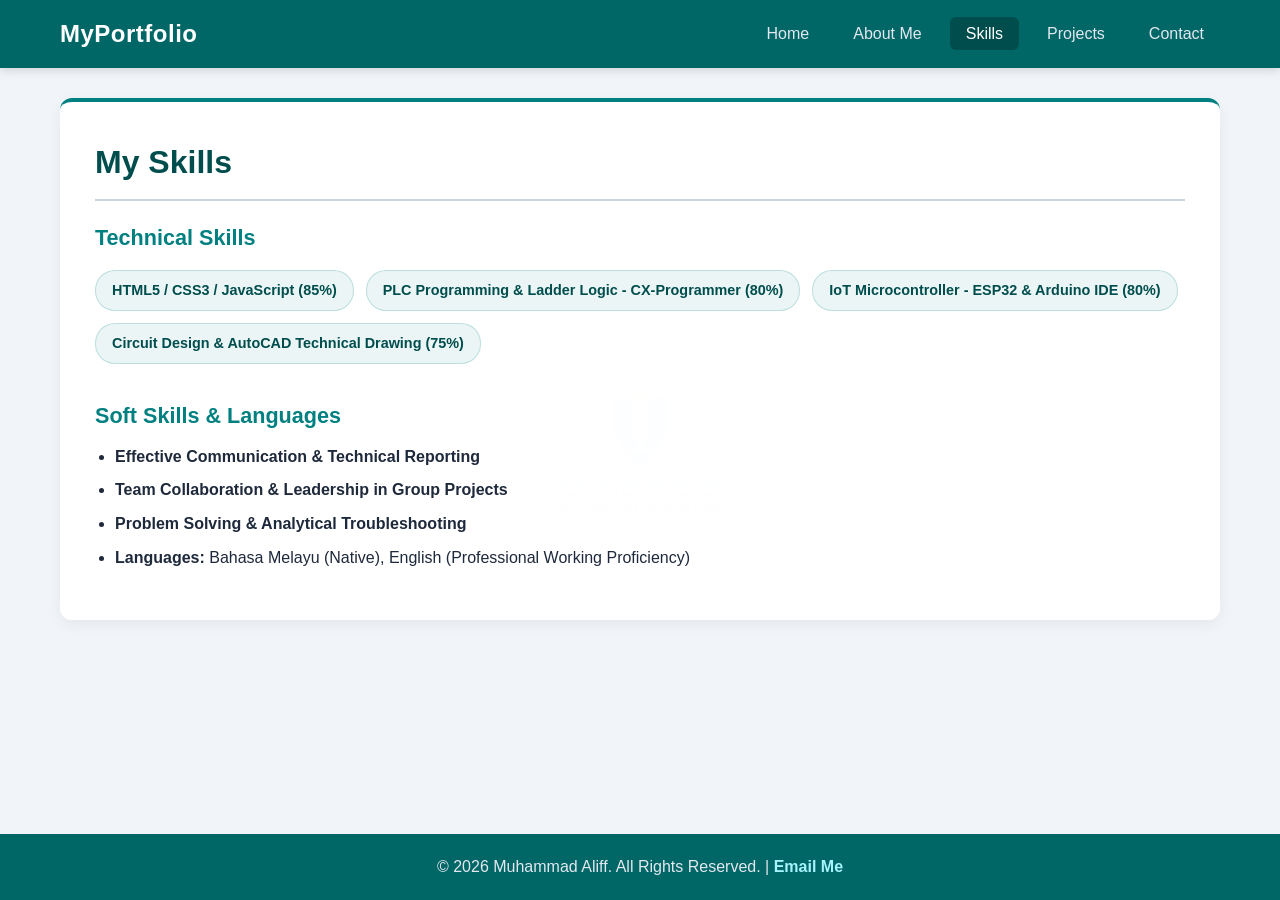
==== commit 72ca669c: "Add interactive project hover effects, skill badges, and contact icons" ====
--- a/index.html
+++ b/index.html
@@ -3,7 +3,7 @@
 <head>
     <meta charset="UTF-8">
     <meta name="viewport" content="width=device-width, initial-scale=1.0">
-    <title>Home - Muhammad Aliff Portfolio</title>
+    <title>Skills - Muhammad Aliff Portfolio</title>
     <link rel="stylesheet" href="css/style.css">
 </head>
 <body>
@@ -13,9 +13,9 @@
         <nav class="navbar">
             <div class="logo">MyPortfolio</div>
             <ul class="nav-links">
-                <li><a href="index.html" class="active">Home</a></li>
+                <li><a href="index.html">Home</a></li>
                 <li><a href="about.html">About Me</a></li>
-                <li><a href="skills.html">Skills</a></li>
+                <li><a href="skills.html" class="active">Skills</a></li>
                 <li><a href="projects.html">Projects</a></li>
                 <li><a href="contact.html">Contact</a></li>
             </ul>
@@ -24,53 +24,30 @@
 
     <!-- Main Content -->
     <main>
-        <section class="hero-section">
-            <div class="hero-content">
-                <h1 id="greeting">Good Evening!</h1>
-                <p id="malaysia-datetime" style="font-weight: 600; color: #008080; margin-bottom: 10px;"></p>
-                <h2 style="font-size: 1.5rem; color: #074c4f; margin-bottom: 15px;">I am Muhammad Aliff</h2>
-                <p class="tagline">Aspiring Industrial Electronics Technologist</p>
-                <p class="intro-desc">
-                    Welcome to my professional portfolio website showcasing my engineering skills, academic projects, and industrial journey at UMPSA.
-                </p>
-                <div class="cta-buttons">
-                    <a href="projects.html" class="btn btn-primary">View My Work</a>
-                    <a href="docs/resume.pdf" class="btn btn-secondary" target="_blank">Download CV</a>
-                </div>
+        <section>
+            <h1>My Skills</h1>
+            
+            <h2>Technical Skills</h2>
+            <div class="skills-badges">
+                <span class="badge">HTML5 / CSS3 / JavaScript (85%)</span>
+                <span class="badge">PLC Programming & Ladder Logic - CX-Programmer (80%)</span>
+                <span class="badge">IoT Microcontroller - ESP32 & Arduino IDE (80%)</span>
+                <span class="badge">Circuit Design & AutoCAD Technical Drawing (75%)</span>
             </div>
-            <div class="hero-image">
-                <img src="images/profile.jpg" alt="Muhammad Aliff Profile Photo">
-            </div>
-        </section>
 
-        <!-- Quick Highlights Section -->
-        <section>
-            <h2 style="margin-bottom: 20px; color: #074c4f;">Quick Highlights</h2>
-            <table>
-                <thead>
-                    <tr>
-                        <th>Category</th>
-                        <th>Details</th>
-                    </tr>
-                </thead>
-                <tbody>
-                    <tr>
-                        <td style="font-weight: 500;">Projects Completed</td>
-                        <td>3+ Major Engineering & Web Projects</td>
-                    </tr>
-                    <tr>
-                        <td style="font-weight: 500;">Certificates & Training</td>
-                        <td>PLC Programming, Automation & Safety Certified</td>
-                    </tr>
-                </tbody>
-            </table>
+            <h2 style="margin-top: 35px;">Soft Skills & Languages</h2>
+            <ul>
+                <li><strong>Effective Communication & Technical Reporting</strong></li>
+                <li><strong>Team Collaboration & Leadership in Group Projects</strong></li>
+                <li><strong>Problem Solving & Analytical Troubleshooting</strong></li>
+                <li><strong>Languages:</strong> Bahasa Melayu (Native), English (Professional Working Proficiency)</li>
+            </ul>
         </section>
     </main>
 
     <!-- Footer -->
     <footer>
         <p>&copy; <span class="current-year">2026</span> Muhammad Aliff. All Rights Reserved. | <a href="mailto:muhammadaliffmohdrburhan@gmail.com">Email Me</a></p>
-        <button id="scrollTopBtn" class="top-btn">&#8593; Top</button>
     </footer>
 
     <script src="js/script.js"></script>
--- a/css/style.css
+++ b/css/style.css
@@ -39,18 +39,18 @@
     margin: 30px auto;
     padding: 0 20px;
     position: relative;
-    z-index: 1; /* Pastikan kandungan utama berada di bawah header */
-}
-
-/* ==========================================
-   3. HEADER & NAVIGATION BAR (DIAMANKAN & BOLEH DIKLIK)
+    z-index: 1;
+}
+
+/* ==========================================
+   3. HEADER & NAVIGATION BAR
    ========================================== */
 header {
     background-color: var(--dark-teal);
     color: var(--white);
     position: sticky;
     top: 0;
-    z-index: 99999; /* Nilai z-index tinggi supaya sentiasa di atas */
+    z-index: 99999;
     box-shadow: 0 2px 10px rgba(0, 0, 0, 0.15);
 }
 
@@ -88,7 +88,7 @@
     padding: 8px 16px;
     border-radius: 6px;
     position: relative;
-    z-index: 100002; /* Memastikan pautan teks boleh diklik dengan selamat */
+    z-index: 100002;
     transition: all 0.3s ease;
 }
 
@@ -236,7 +236,34 @@
 }
 
 /* ==========================================
-   7. JADUAL (Quick Highlights)
+   7. SKILLS BADGES (Gaya Pil Moden)
+   ========================================== */
+.skills-badges {
+    display: flex;
+    flex-wrap: wrap;
+    gap: 12px;
+    margin-top: 15px;
+}
+
+.badge {
+    background-color: rgba(0, 128, 128, 0.08);
+    color: #004d4d;
+    border: 1px solid rgba(0, 128, 128, 0.2);
+    padding: 8px 16px;
+    border-radius: 20px;
+    font-weight: 600;
+    font-size: 0.9rem;
+    transition: all 0.3s ease;
+}
+
+.badge:hover {
+    background-color: var(--primary-color);
+    color: var(--white);
+    transform: translateY(-2px);
+}
+
+/* ==========================================
+   8. JADUAL (Quick Highlights)
    ========================================== */
 table {
     width: 100%;
@@ -263,7 +290,7 @@
 }
 
 /* ==========================================
-   8. PROJECTS PAGE (LAYOUT MELINTANG)
+   9. PROJECTS PAGE (EFEK HOVER & ANIMASI KAD)
    ========================================== */
 article, .project-row-card {
     background: #ffffff;
@@ -275,6 +302,14 @@
     display: flex;
     align-items: center;
     gap: 30px;
+    transition: transform 0.3s ease, box-shadow 0.3s ease; /* Kesan transisi lancar */
+}
+
+/* Efek Hover Moden: Kad terapung dan bayang bertambah jelas */
+article:hover, .project-row-card:hover {
+    transform: translateY(-5px);
+    box-shadow: 0 10px 25px rgba(0, 128, 128, 0.12);
+    border-color: var(--primary-color);
 }
 
 article img, .project-row-card img {
@@ -317,7 +352,48 @@
 }
 
 /* ==========================================
-   9. FOOTER & SCROLL TO TOP
+   10. CONTACT FORM & DIRECT LINKS
+   ========================================== */
+form {
+    display: flex;
+    flex-direction: column;
+    gap: 15px;
+    max-width: 700px;
+    margin-top: 15px;
+}
+
+form label {
+    font-weight: 600;
+    color: #004d4d;
+    font-size: 0.95rem;
+}
+
+form input,
+form textarea {
+    width: 100%;
+    padding: 12px 14px;
+    border: 1px solid #cbd5e1;
+    border-radius: 6px;
+    font-family: inherit;
+    font-size: 1rem;
+    background-color: #ffffff;
+    transition: border-color 0.3s ease;
+}
+
+form input:focus,
+form textarea:focus {
+    outline: none;
+    border-color: var(--primary-color);
+    box-shadow: 0 0 0 3px rgba(0, 128, 128, 0.15);
+}
+
+form textarea {
+    min-height: 120px;
+    resize: vertical;
+}
+
+/* ==========================================
+   11. FOOTER & SCROLL TO TOP
    ========================================== */
 footer {
     background-color: var(--dark-teal);
@@ -350,7 +426,7 @@
 }
 
 /* ==========================================
-   10. RESPONSIVE (Mobile & Tablet)
+   12. RESPONSIVE (Mobile & Tablet)
    ========================================== */
 @media (max-width: 1024px) {
     article, .project-row-card {
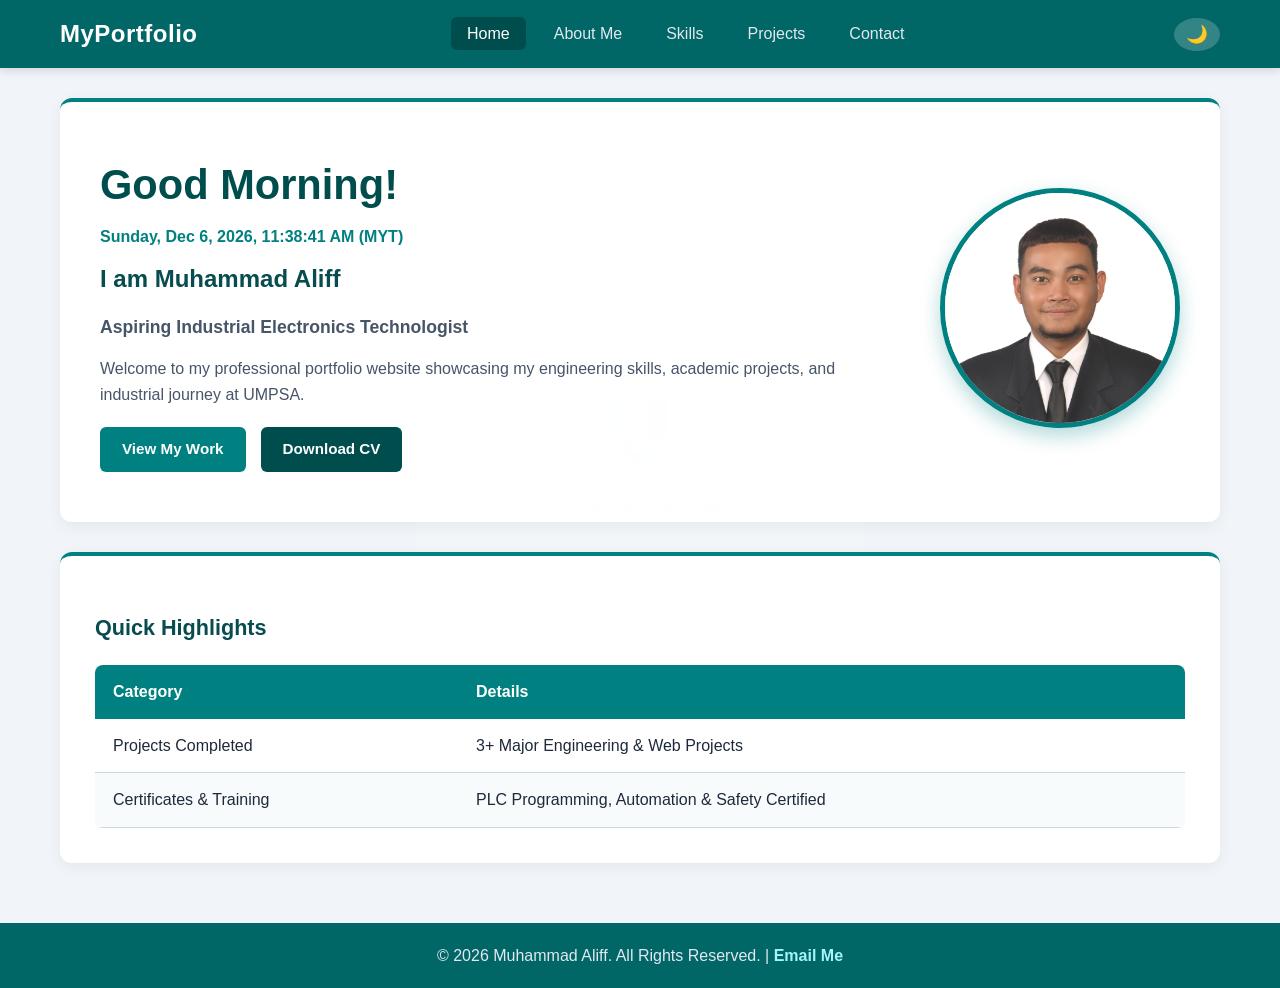
==== commit bb0692af: "Fix home link in index.html" ====
--- a/index.html
+++ b/index.html
@@ -3,7 +3,7 @@
 <head>
     <meta charset="UTF-8">
     <meta name="viewport" content="width=device-width, initial-scale=1.0">
-    <title>Skills - Muhammad Aliff Portfolio</title>
+    <title>Home - Muhammad Aliff Portfolio</title>
     <link rel="stylesheet" href="css/style.css">
 </head>
 <body>
@@ -13,41 +13,66 @@
         <nav class="navbar">
             <div class="logo">MyPortfolio</div>
             <ul class="nav-links">
-                <li><a href="index.html">Home</a></li>
+                <li><a href="index.html" class="active">Home</a></li>
                 <li><a href="about.html">About Me</a></li>
-                <li><a href="skills.html" class="active">Skills</a></li>
+                <li><a href="skills.html">Skills</a></li>
                 <li><a href="projects.html">Projects</a></li>
                 <li><a href="contact.html">Contact</a></li>
             </ul>
+            <!-- Butang Tukar Mod Gelap / Cerah -->
+            <button id="themeToggleBtn" class="theme-toggle-btn" title="Toggle Dark/Light Mode">🌙</button>
         </nav>
     </header>
 
     <!-- Main Content -->
     <main>
+        <section class="hero-section">
+            <div class="hero-content">
+                <h1 id="greeting">Good Evening!</h1>
+                <p id="malaysia-datetime" style="font-weight: 600; color: #008080; margin-bottom: 10px;"></p>
+                <h2 style="font-size: 1.5rem; color: #074c4f; margin-bottom: 15px;">I am Muhammad Aliff</h2>
+                <p class="tagline">Aspiring Industrial Electronics Technologist</p>
+                <p class="intro-desc">
+                    Welcome to my professional portfolio website showcasing my engineering skills, academic projects, and industrial journey at UMPSA.
+                </p>
+                <div class="cta-buttons">
+                    <a href="projects.html" class="btn btn-primary">View My Work</a>
+                    <a href="docs/resume.pdf" class="btn btn-secondary" target="_blank">Download CV</a>
+                </div>
+            </div>
+            <div class="hero-image">
+                <img src="images/profile.jpg" alt="Muhammad Aliff Profile Photo">
+            </div>
+        </section>
+
+        <!-- Quick Highlights Section -->
         <section>
-            <h1>My Skills</h1>
-            
-            <h2>Technical Skills</h2>
-            <div class="skills-badges">
-                <span class="badge">HTML5 / CSS3 / JavaScript (85%)</span>
-                <span class="badge">PLC Programming & Ladder Logic - CX-Programmer (80%)</span>
-                <span class="badge">IoT Microcontroller - ESP32 & Arduino IDE (80%)</span>
-                <span class="badge">Circuit Design & AutoCAD Technical Drawing (75%)</span>
-            </div>
-
-            <h2 style="margin-top: 35px;">Soft Skills & Languages</h2>
-            <ul>
-                <li><strong>Effective Communication & Technical Reporting</strong></li>
-                <li><strong>Team Collaboration & Leadership in Group Projects</strong></li>
-                <li><strong>Problem Solving & Analytical Troubleshooting</strong></li>
-                <li><strong>Languages:</strong> Bahasa Melayu (Native), English (Professional Working Proficiency)</li>
-            </ul>
+            <h2 style="margin-bottom: 20px; color: #074c4f;">Quick Highlights</h2>
+            <table>
+                <thead>
+                    <tr>
+                        <th>Category</th>
+                        <th>Details</th>
+                    </tr>
+                </thead>
+                <tbody>
+                    <tr>
+                        <td style="font-weight: 500;">Projects Completed</td>
+                        <td>3+ Major Engineering & Web Projects</td>
+                    </tr>
+                    <tr>
+                        <td style="font-weight: 500;">Certificates & Training</td>
+                        <td>PLC Programming, Automation & Safety Certified</td>
+                    </tr>
+                </tbody>
+            </table>
         </section>
     </main>
 
     <!-- Footer -->
     <footer>
         <p>&copy; <span class="current-year">2026</span> Muhammad Aliff. All Rights Reserved. | <a href="mailto:muhammadaliffmohdrburhan@gmail.com">Email Me</a></p>
+        <button id="scrollTopBtn" class="top-btn">&#8593; Top</button>
     </footer>
 
     <script src="js/script.js"></script>
--- a/css/style.css
+++ b/css/style.css
@@ -4,17 +4,61 @@
 :root {
     --primary-color: #008080;      /* Teal UMPSA */
     --primary-hover: #006666;      /* Teal Gelap */
-    --dark-teal: #006666;          /* Hijau Teal Header & Footer */
+    --dark-teal: #006666;          
     --text-main: #1e293b;          
     --text-muted: #475569;         
     --bg-light: #f1f5f9;           
     --white: #ffffff;
+    --card-bg: rgba(255, 255, 255, 0.96);
     --border-color: #cbd5e1;
     --shadow: 0 4px 15px rgba(0, 0, 0, 0.06);
 }
 
 /* ==========================================
-   2. RESET & SUSUN ATUR ASAS
+   2. DARK MODE STYLES
+   ========================================== */
+body.dark-mode {
+    --bg-light: #0f172a;           /* Biru Gelap Korporat */
+    --text-main: #f1f5f9;          /* Teks Putih Lembut */
+    --text-muted: #cbd5e1;         
+    --white: #1e293b;              
+    --card-bg: rgba(30, 41, 59, 0.95);
+    --border-color: #334155;
+    --shadow: 0 4px 20px rgba(0, 0, 0, 0.4);
+}
+
+body.dark-mode section {
+    background: var(--card-bg);
+    color: var(--text-main);
+}
+
+body.dark-mode article, 
+body.dark-mode .project-row-card {
+    background: #1e293b;
+    border-color: #334155;
+}
+
+body.dark-mode article h3,
+body.dark-mode article p strong,
+body.dark-mode th,
+body.dark-mode td {
+    color: #f1f5f9 !important;
+}
+
+body.dark-mode article p {
+    color: #cbd5e1;
+}
+
+body.dark-mode table {
+    background-color: #1e293b;
+}
+
+body.dark-mode tr:nth-child(even) {
+    background-color: rgba(255, 255, 255, 0.03);
+}
+
+/* ==========================================
+   3. RESET & SUSUN ATUR ASAS
    ========================================== */
 * {
     margin: 0;
@@ -30,6 +74,7 @@
     display: flex;
     flex-direction: column;
     min-height: 100vh;
+    transition: background-color 0.3s ease, color 0.3s ease;
 }
 
 main {
@@ -43,7 +88,7 @@
 }
 
 /* ==========================================
-   3. HEADER & NAVIGATION BAR
+   4. HEADER & NAVIGATION BAR
    ========================================== */
 header {
     background-color: var(--dark-teal);
@@ -100,8 +145,25 @@
     color: var(--white);
 }
 
-/* ==========================================
-   4. BACKGROUND LOGO UMPSA TERANG (Semua Halaman)
+/* Butang Tukar Tema (Dark/Light Mode Button) */
+.theme-toggle-btn {
+    background: rgba(255, 255, 255, 0.2);
+    border: none;
+    color: var(--white);
+    font-size: 1.1rem;
+    padding: 6px 12px;
+    border-radius: 50%;
+    cursor: pointer;
+    transition: background 0.3s ease, transform 0.2s ease;
+}
+
+.theme-toggle-btn:hover {
+    background: rgba(255, 255, 255, 0.35);
+    transform: scale(1.1);
+}
+
+/* ==========================================
+   5. BACKGROUND LOGO UMPSA TERANG
    ========================================== */
 main::before {
     content: "";
@@ -111,18 +173,19 @@
     background-repeat: no-repeat;
     background-position: center;
     background-size: 450px;
-    opacity: 0.15;
+    opacity: 0.12;
     pointer-events: none;
     z-index: -1;
 }
 
 section {
-    background: rgba(255, 255, 255, 0.96);
+    background: var(--card-bg);
     padding: 35px;
     border-radius: 12px;
     box-shadow: var(--shadow);
     margin-bottom: 30px;
     border-top: 4px solid var(--primary-color);
+    transition: background 0.3s ease;
 }
 
 section h1 {
@@ -133,6 +196,10 @@
     padding-bottom: 10px;
 }
 
+body.dark-mode section h1 {
+    color: #5eead4;
+}
+
 section h2 {
     font-size: 1.35rem;
     color: var(--primary-color);
@@ -156,7 +223,7 @@
 }
 
 /* ==========================================
-   5. HOME PAGE (HERO SECTION)
+   6. HOME PAGE (HERO SECTION)
    ========================================== */
 .hero-section {
     position: relative;
@@ -200,7 +267,7 @@
 }
 
 /* ==========================================
-   6. BUTANG (Buttons)
+   7. BUTANG (Buttons)
    ========================================== */
 .cta-buttons {
     display: flex;
@@ -236,7 +303,7 @@
 }
 
 /* ==========================================
-   7. SKILLS BADGES (Gaya Pil Moden)
+   8. SKILLS BADGES
    ========================================== */
 .skills-badges {
     display: flex;
@@ -256,6 +323,12 @@
     transition: all 0.3s ease;
 }
 
+body.dark-mode .badge {
+    background-color: rgba(94, 234, 212, 0.1);
+    color: #5eead4;
+    border-color: rgba(94, 234, 212, 0.3);
+}
+
 .badge:hover {
     background-color: var(--primary-color);
     color: var(--white);
@@ -263,7 +336,7 @@
 }
 
 /* ==========================================
-   8. JADUAL (Quick Highlights)
+   9. JADUAL (Quick Highlights)
    ========================================== */
 table {
     width: 100%;
@@ -290,10 +363,10 @@
 }
 
 /* ==========================================
-   9. PROJECTS PAGE (EFEK HOVER & ANIMASI KAD)
+   10. PROJECTS PAGE
    ========================================== */
 article, .project-row-card {
-    background: #ffffff;
+    background: var(--white);
     border: 1px solid var(--border-color);
     border-radius: 12px;
     padding: 25px 30px;
@@ -302,10 +375,9 @@
     display: flex;
     align-items: center;
     gap: 30px;
-    transition: transform 0.3s ease, box-shadow 0.3s ease; /* Kesan transisi lancar */
-}
-
-/* Efek Hover Moden: Kad terapung dan bayang bertambah jelas */
+    transition: transform 0.3s ease, box-shadow 0.3s ease;
+}
+
 article:hover, .project-row-card:hover {
     transform: translateY(-5px);
     box-shadow: 0 10px 25px rgba(0, 128, 128, 0.12);
@@ -333,26 +405,26 @@
 article h3 {
     font-size: 1.15rem;
     font-weight: 700;
-    color: #1e293b;
+    color: var(--text-main);
     line-height: 1.4;
 }
 
 article p {
     font-size: 0.88rem;
-    color: #475569;
+    color: var(--text-muted);
     margin-bottom: 0;
     line-height: 1.5;
 }
 
 article p strong {
-    color: #1e293b;
+    color: var(--text-main);
     font-weight: 700;
     display: block;
     margin-bottom: 4px;
 }
 
 /* ==========================================
-   10. CONTACT FORM & DIRECT LINKS
+   11. CONTACT FORM
    ========================================== */
 form {
     display: flex;
@@ -368,15 +440,20 @@
     font-size: 0.95rem;
 }
 
+body.dark-mode form label {
+    color: #5eead4;
+}
+
 form input,
 form textarea {
     width: 100%;
     padding: 12px 14px;
-    border: 1px solid #cbd5e1;
+    border: 1px solid var(--border-color);
     border-radius: 6px;
     font-family: inherit;
     font-size: 1rem;
-    background-color: #ffffff;
+    background-color: var(--white);
+    color: var(--text-main);
     transition: border-color 0.3s ease;
 }
 
@@ -393,7 +470,7 @@
 }
 
 /* ==========================================
-   11. FOOTER & SCROLL TO TOP
+   12. FOOTER & SCROLL TO TOP
    ========================================== */
 footer {
     background-color: var(--dark-teal);
@@ -426,7 +503,7 @@
 }
 
 /* ==========================================
-   12. RESPONSIVE (Mobile & Tablet)
+   13. RESPONSIVE (Mobile & Tablet)
    ========================================== */
 @media (max-width: 1024px) {
     article, .project-row-card {
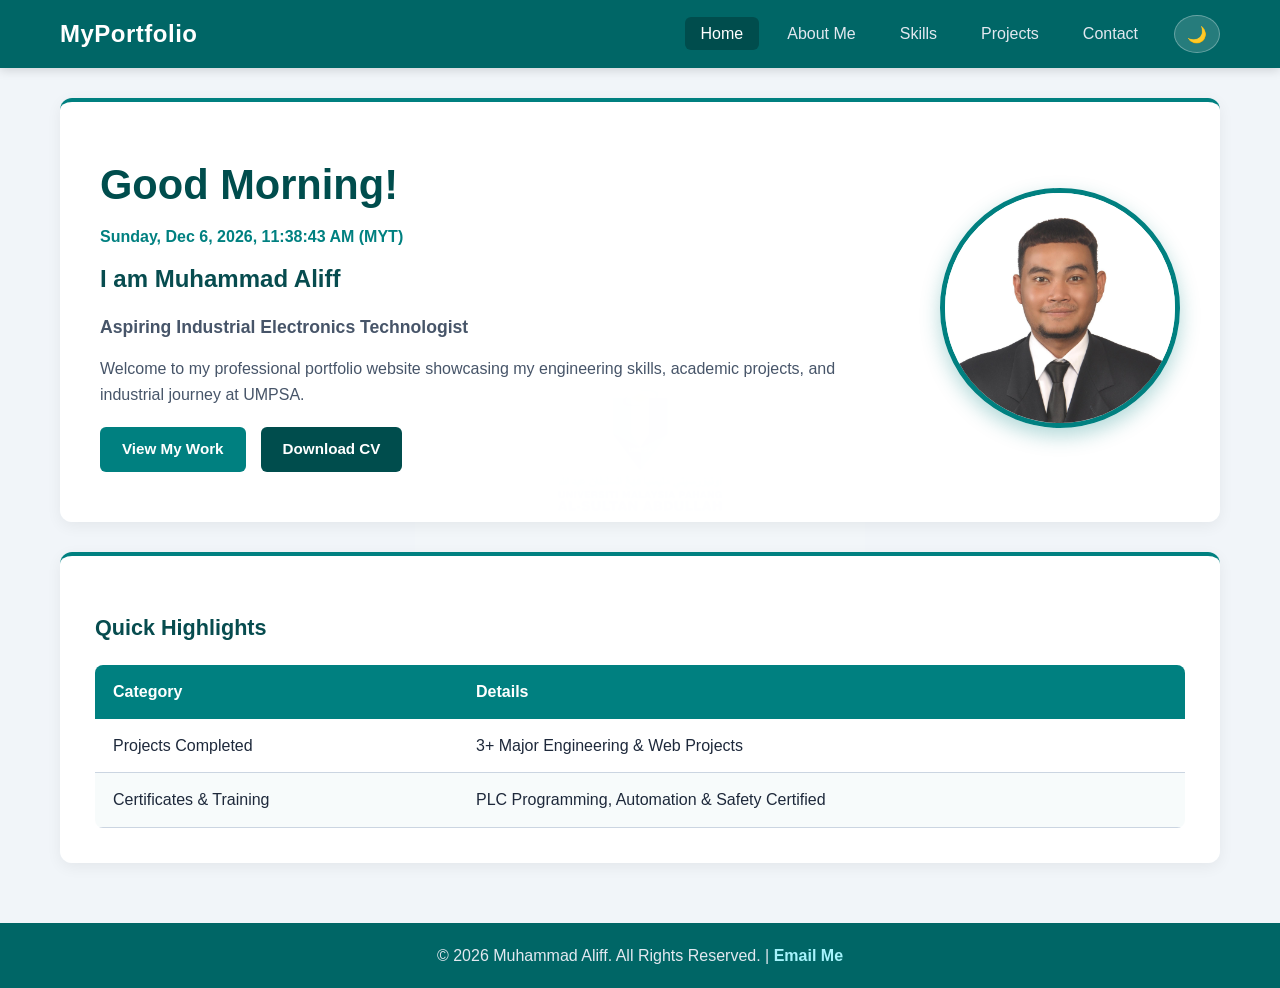
==== commit e7b6377d: "Finalize portfolio code with stable navigation and dark mode toggle" ====
--- a/index.html
+++ b/index.html
@@ -12,15 +12,16 @@
     <header>
         <nav class="navbar">
             <div class="logo">MyPortfolio</div>
-            <ul class="nav-links">
-                <li><a href="index.html" class="active">Home</a></li>
-                <li><a href="about.html">About Me</a></li>
-                <li><a href="skills.html">Skills</a></li>
-                <li><a href="projects.html">Projects</a></li>
-                <li><a href="contact.html">Contact</a></li>
-            </ul>
-            <!-- Butang Tukar Mod Gelap / Cerah -->
-            <button id="themeToggleBtn" class="theme-toggle-btn" title="Toggle Dark/Light Mode">🌙</button>
+            <div class="nav-right">
+                <ul class="nav-links">
+                    <li><a href="index.html" class="active">Home</a></li>
+                    <li><a href="about.html">About Me</a></li>
+                    <li><a href="skills.html">Skills</a></li>
+                    <li><a href="projects.html">Projects</a></li>
+                    <li><a href="contact.html">Contact</a></li>
+                </ul>
+                <button id="themeToggleBtn" class="theme-toggle-btn" title="Toggle Dark/Light Mode">🌙</button>
+            </div>
         </nav>
     </header>
 
--- a/css/style.css
+++ b/css/style.css
@@ -18,10 +18,10 @@
    2. DARK MODE STYLES
    ========================================== */
 body.dark-mode {
-    --bg-light: #0f172a;           /* Biru Gelap Korporat */
-    --text-main: #f1f5f9;          /* Teks Putih Lembut */
-    --text-muted: #cbd5e1;         
-    --white: #1e293b;              
+    --bg-light: #0f172a;
+    --text-main: #f1f5f9;
+    --text-muted: #cbd5e1;
+    --white: #1e293b;
     --card-bg: rgba(30, 41, 59, 0.95);
     --border-color: #334155;
     --shadow: 0 4px 20px rgba(0, 0, 0, 0.4);
@@ -88,7 +88,7 @@
 }
 
 /* ==========================================
-   4. HEADER & NAVIGATION BAR
+   4. HEADER & NAVIGATION BAR (KEMAS & TETAP)
    ========================================== */
 header {
     background-color: var(--dark-teal);
@@ -106,8 +106,6 @@
     display: flex;
     justify-content: space-between;
     align-items: center;
-    position: relative;
-    z-index: 100000;
 }
 
 .logo, header .logo {
@@ -117,13 +115,17 @@
     letter-spacing: 0.5px;
 }
 
+.nav-right {
+    display: flex;
+    align-items: center;
+    gap: 20px;
+}
+
 .nav-links, header ul {
     list-style: none;
     display: flex;
     gap: 12px;
     align-items: center;
-    position: relative;
-    z-index: 100001;
 }
 
 .nav-links li a, header ul li a {
@@ -132,8 +134,6 @@
     font-weight: 500;
     padding: 8px 16px;
     border-radius: 6px;
-    position: relative;
-    z-index: 100002;
     transition: all 0.3s ease;
 }
 
@@ -145,21 +145,24 @@
     color: var(--white);
 }
 
-/* Butang Tukar Tema (Dark/Light Mode Button) */
 .theme-toggle-btn {
-    background: rgba(255, 255, 255, 0.2);
-    border: none;
-    color: var(--white);
-    font-size: 1.1rem;
-    padding: 6px 12px;
+    background: rgba(255, 255, 255, 0.15);
+    border: 1px solid rgba(255, 255, 255, 0.3);
+    color: var(--white);
+    font-size: 1rem;
+    width: 38px;
+    height: 38px;
     border-radius: 50%;
     cursor: pointer;
-    transition: background 0.3s ease, transform 0.2s ease;
+    display: flex;
+    align-items: center;
+    justify-content: center;
+    transition: all 0.3s ease;
 }
 
 .theme-toggle-btn:hover {
-    background: rgba(255, 255, 255, 0.35);
-    transform: scale(1.1);
+    background: rgba(255, 255, 255, 0.3);
+    transform: scale(1.08);
 }
 
 /* ==========================================
@@ -531,6 +534,11 @@
         gap: 12px;
     }
 
+    .nav-right {
+        flex-direction: column;
+        gap: 10px;
+    }
+
     .nav-links, header ul {
         flex-wrap: wrap;
         justify-content: center;
